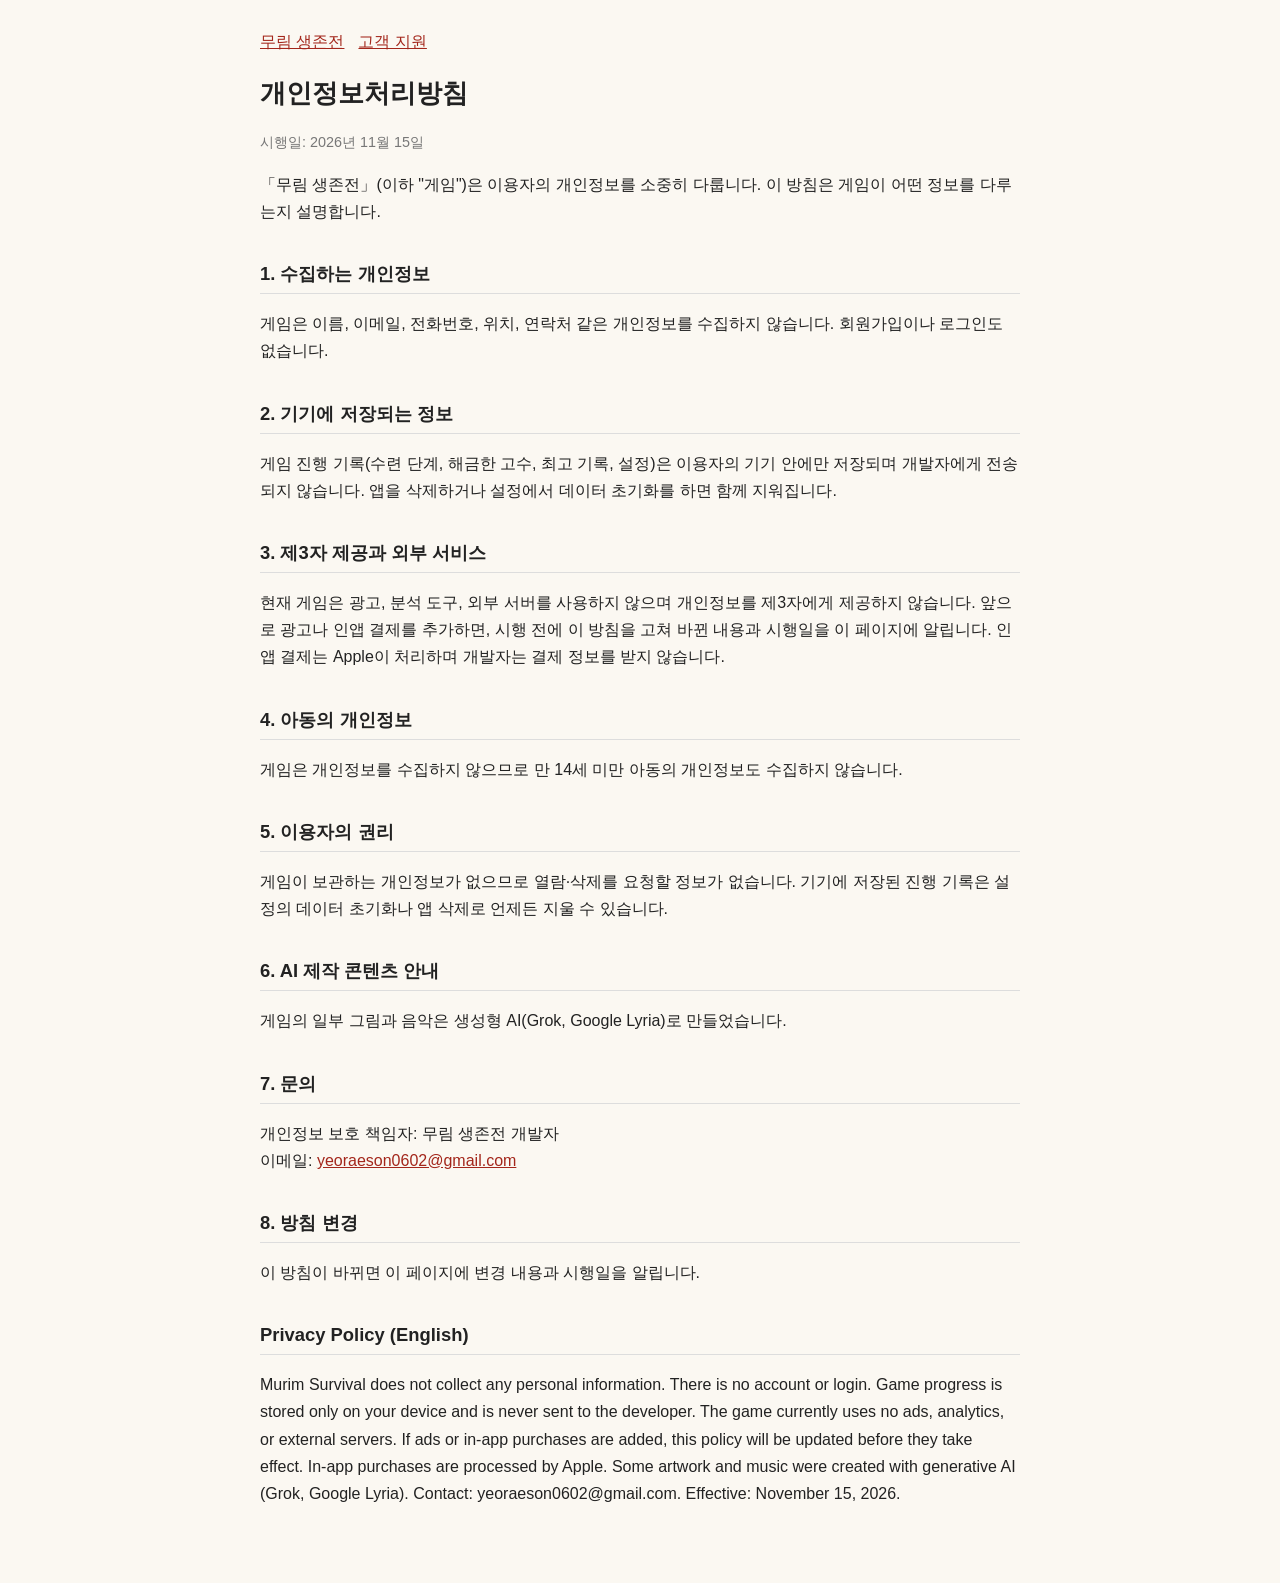
==== privacy.html @ 99d2aea1 "무림 생존전 지원·개인정보처리방침 페이지" ====
<!doctype html><html lang="ko"><head><meta charset="utf-8"><meta name="viewport" content="width=device-width,initial-scale=1"><title>무림 생존전 개인정보처리방침</title><link rel="stylesheet" href="style.css"></head><body>
<nav><a href="index.html">무림 생존전</a><a href="support.html">고객 지원</a></nav>
<h1>개인정보처리방침</h1>
<p class="muted">시행일: 2026년 11월 15일</p>
<p>「무림 생존전」(이하 "게임")은 이용자의 개인정보를 소중히 다룹니다. 이 방침은 게임이 어떤 정보를 다루는지 설명합니다.</p>
<h2>1. 수집하는 개인정보</h2>
<p>게임은 이름, 이메일, 전화번호, 위치, 연락처 같은 개인정보를 수집하지 않습니다. 회원가입이나 로그인도 없습니다.</p>
<h2>2. 기기에 저장되는 정보</h2>
<p>게임 진행 기록(수련 단계, 해금한 고수, 최고 기록, 설정)은 이용자의 기기 안에만 저장되며 개발자에게 전송되지 않습니다. 앱을 삭제하거나 설정에서 데이터 초기화를 하면 함께 지워집니다.</p>
<h2>3. 제3자 제공과 외부 서비스</h2>
<p>현재 게임은 광고, 분석 도구, 외부 서버를 사용하지 않으며 개인정보를 제3자에게 제공하지 않습니다. 앞으로 광고나 인앱 결제를 추가하면, 시행 전에 이 방침을 고쳐 바뀐 내용과 시행일을 이 페이지에 알립니다. 인앱 결제는 Apple이 처리하며 개발자는 결제 정보를 받지 않습니다.</p>
<h2>4. 아동의 개인정보</h2>
<p>게임은 개인정보를 수집하지 않으므로 만 14세 미만 아동의 개인정보도 수집하지 않습니다.</p>
<h2>5. 이용자의 권리</h2>
<p>게임이 보관하는 개인정보가 없으므로 열람·삭제를 요청할 정보가 없습니다. 기기에 저장된 진행 기록은 설정의 데이터 초기화나 앱 삭제로 언제든 지울 수 있습니다.</p>
<h2>6. AI 제작 콘텐츠 안내</h2>
<p>게임의 일부 그림과 음악은 생성형 AI(Grok, Google Lyria)로 만들었습니다.</p>
<h2>7. 문의</h2>
<p>개인정보 보호 책임자: 무림 생존전 개발자<br>이메일: <a href="mailto:yeoraeson0602@gmail.com">yeoraeson0602@gmail.com</a></p>
<h2>8. 방침 변경</h2>
<p>이 방침이 바뀌면 이 페이지에 변경 내용과 시행일을 알립니다.</p>
<h2>Privacy Policy (English)</h2>
<p>Murim Survival does not collect any personal information. There is no account or login. Game progress is stored only on your device and is never sent to the developer. The game currently uses no ads, analytics, or external servers. If ads or in-app purchases are added, this policy will be updated before they take effect. In-app purchases are processed by Apple. Some artwork and music were created with generative AI (Grok, Google Lyria). Contact: yeoraeson0602@gmail.com. Effective: November 15, 2026.</p>
</body></html>
---- style.css ----
body{font-family:-apple-system,"Apple SD Gothic Neo","Pretendard",sans-serif;max-width:760px;margin:0 auto;padding:28px 20px 60px;line-height:1.7;color:#222;background:#fbf8f2}
h1{font-size:1.6em;margin-bottom:.2em}h2{font-size:1.15em;margin-top:1.8em;border-bottom:1px solid #ddd;padding-bottom:.2em}
.muted{color:#777;font-size:.9em}a{color:#a3261b}nav a{margin-right:14px}
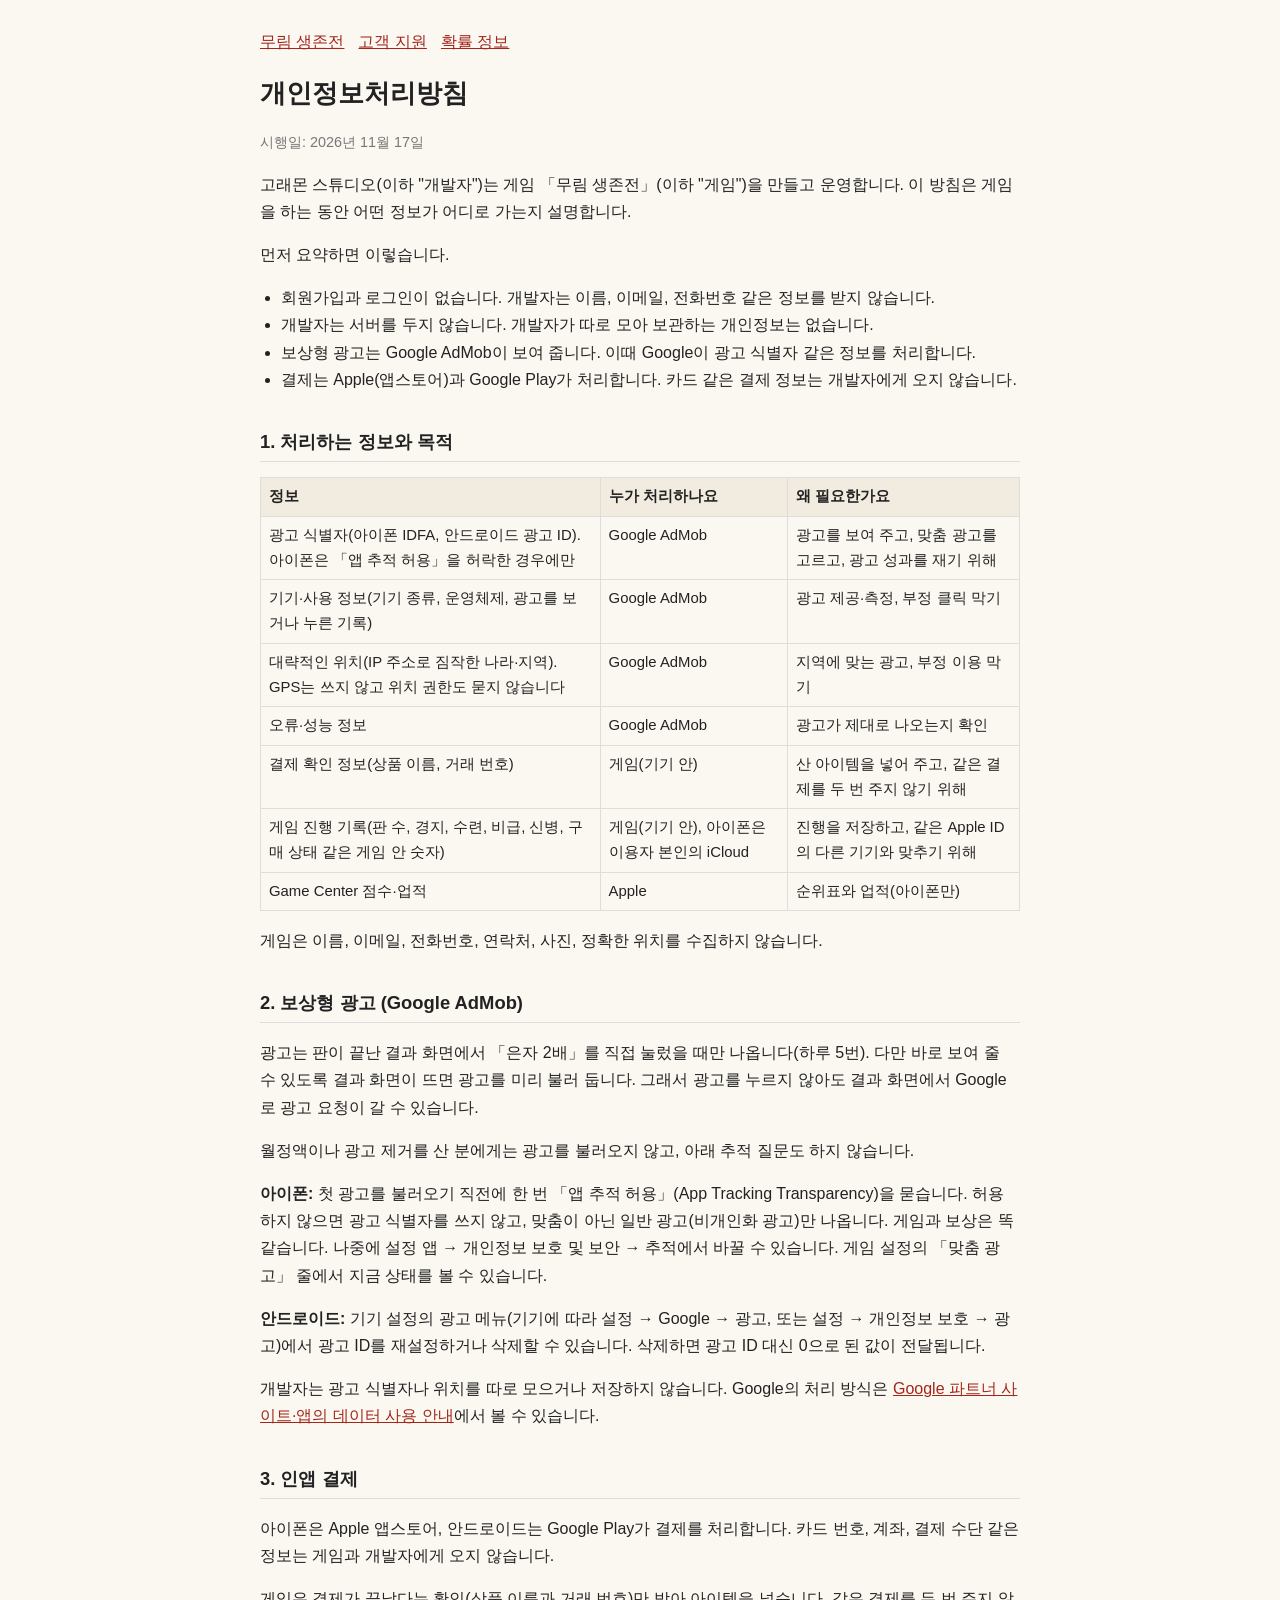
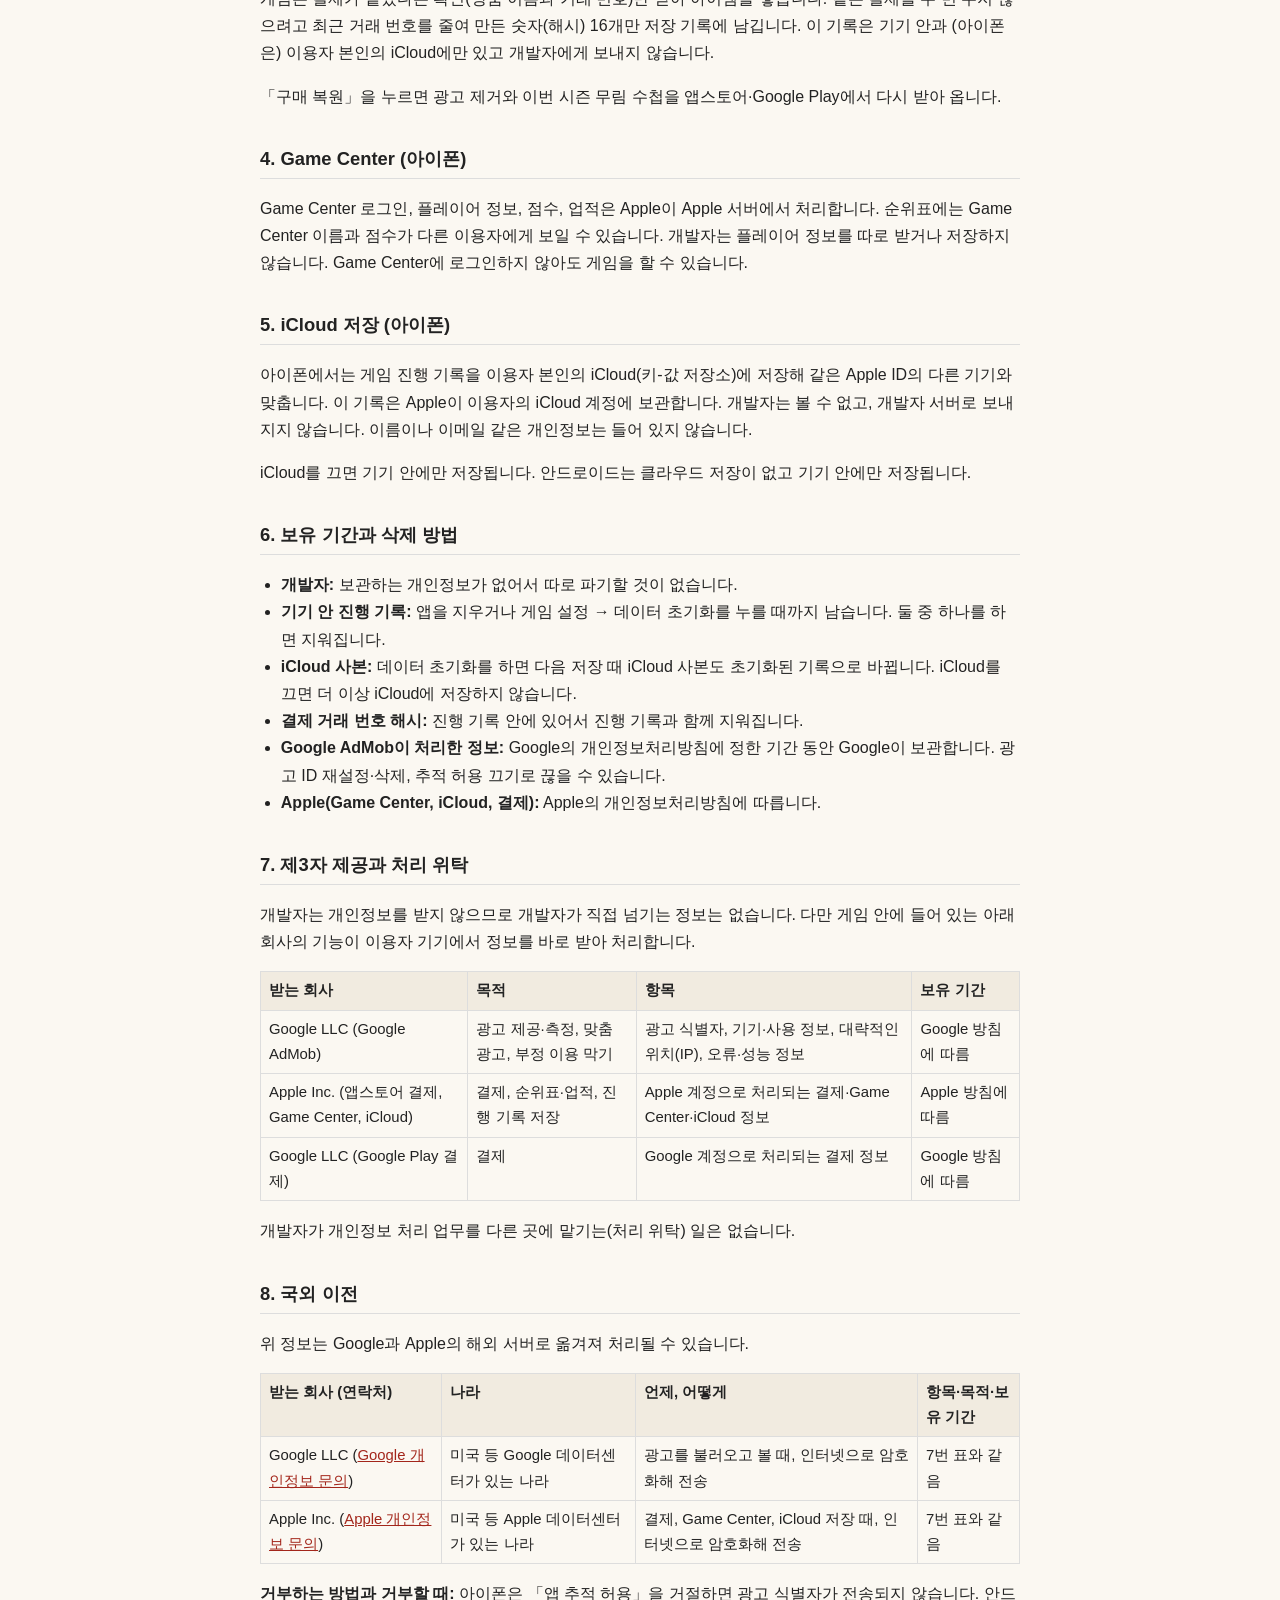
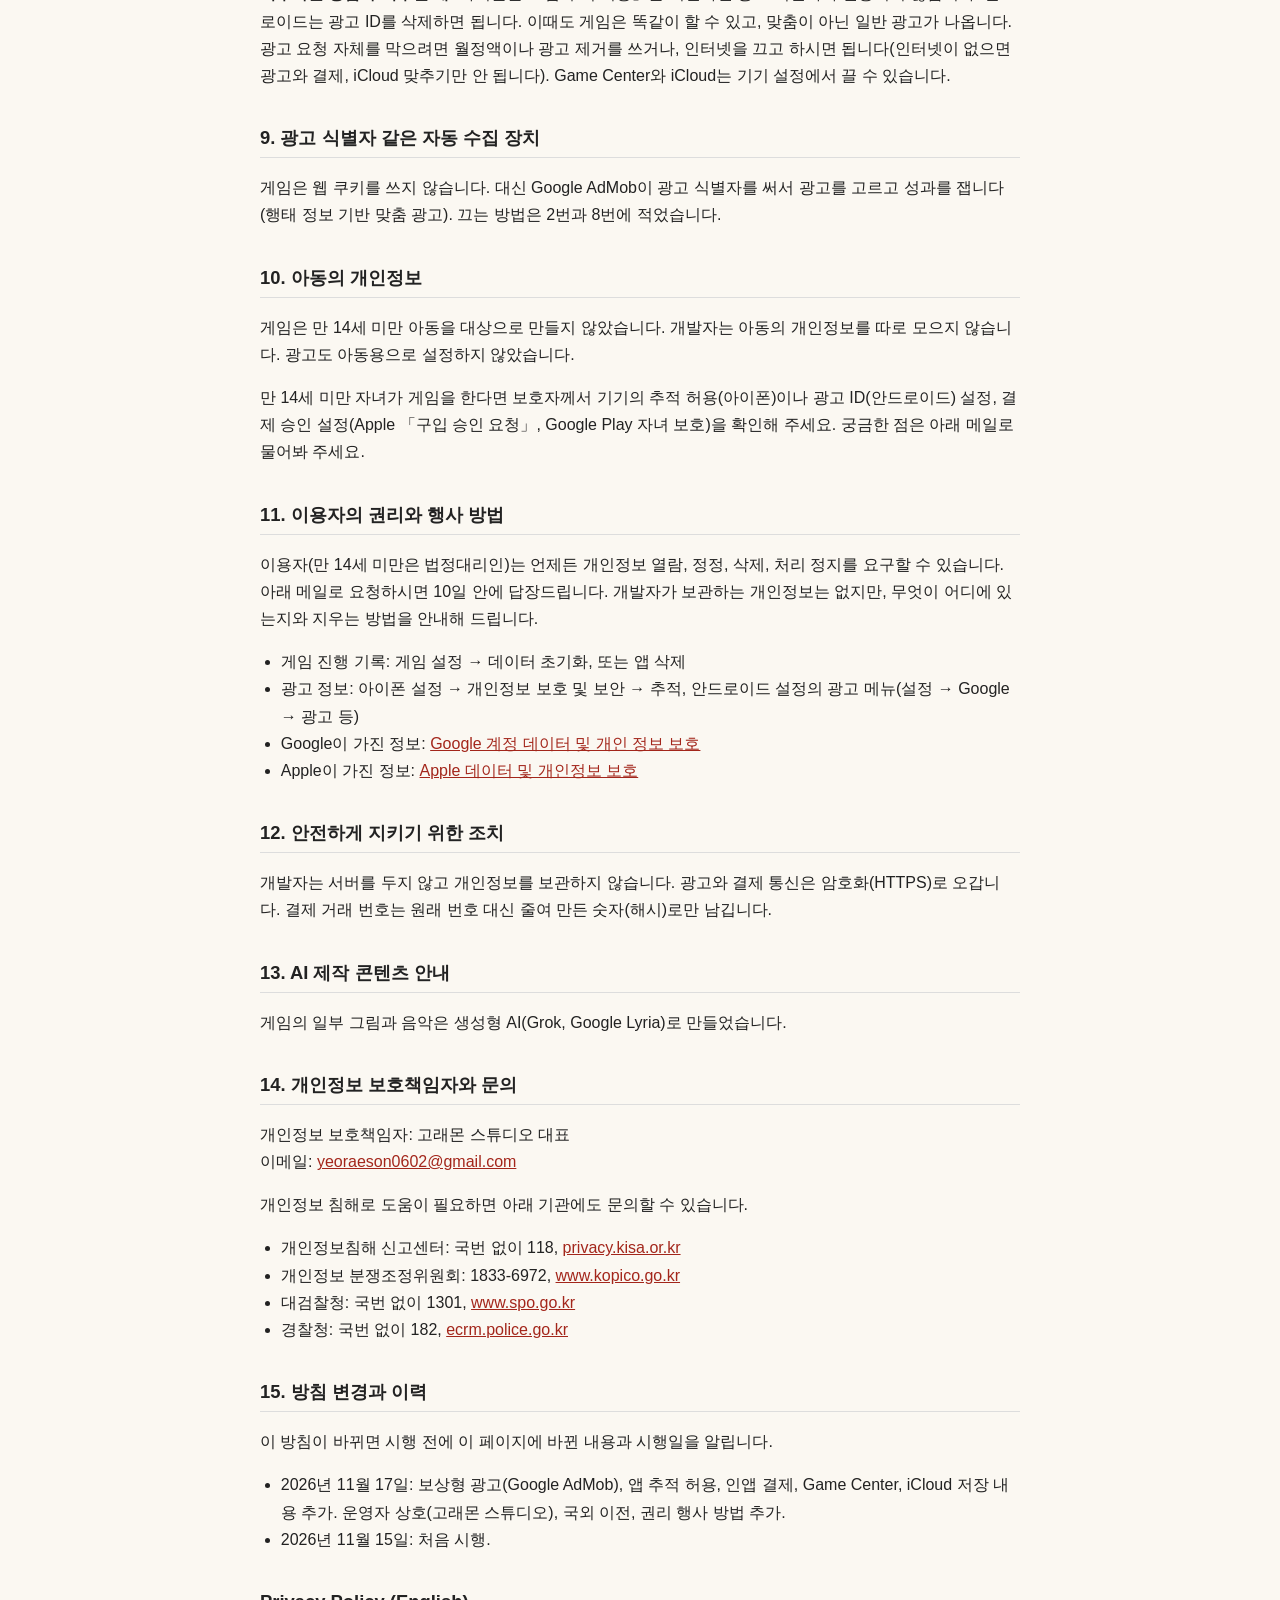
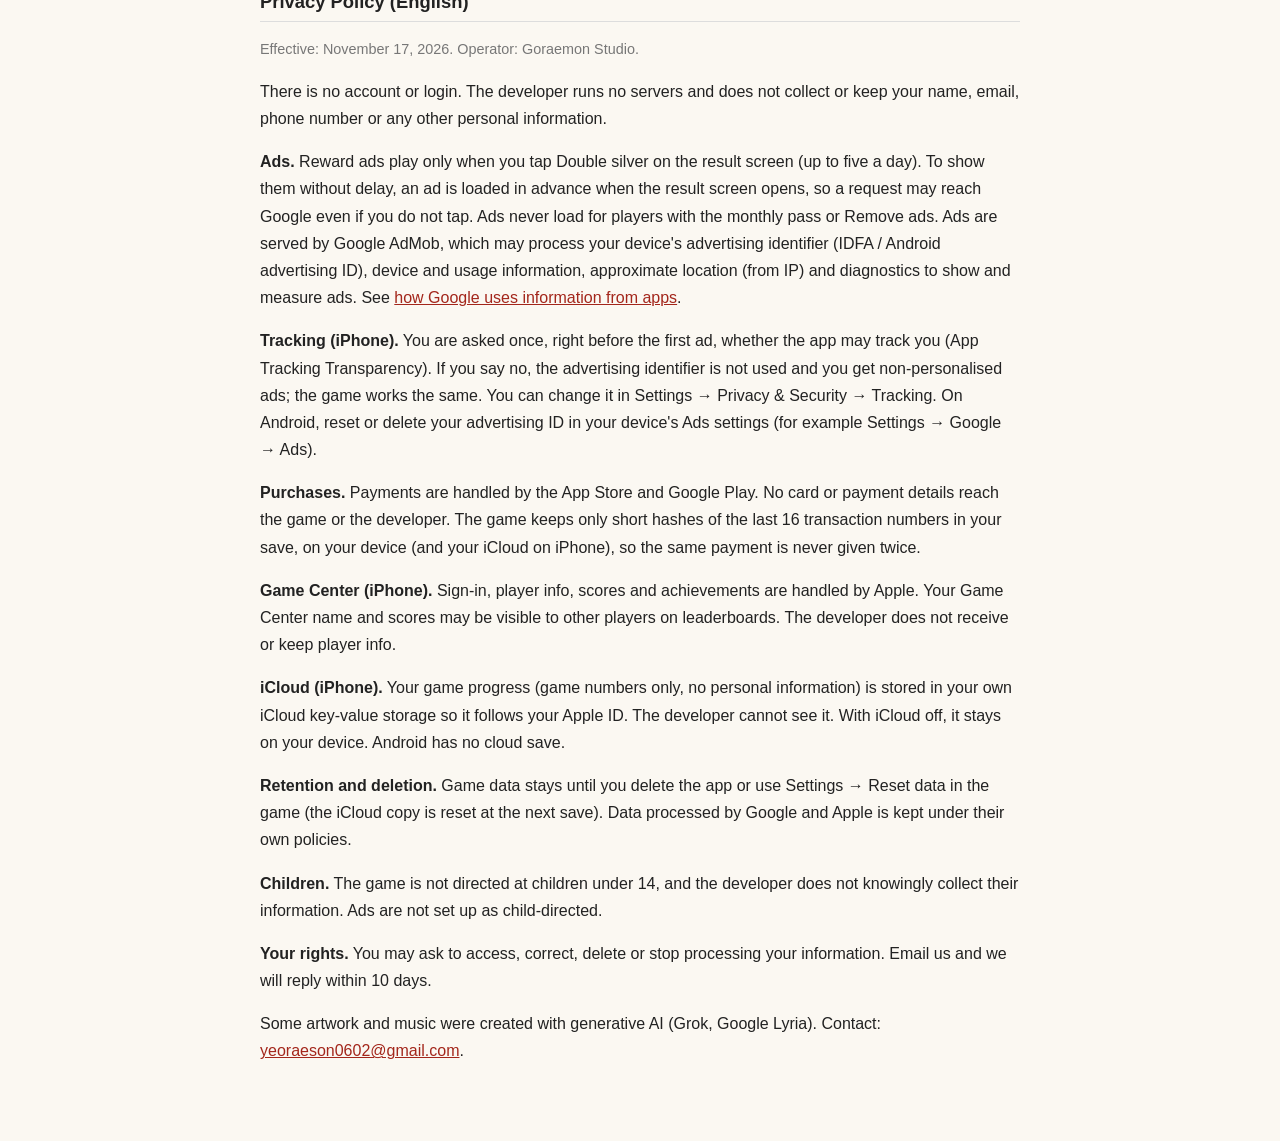
==== commit fa0ea0fc: "개인정보처리방침 광고·결제 반영, 확률 공개 페이지 추가" ====
--- a/privacy.html
+++ b/privacy.html
@@ -1,24 +1,126 @@
 <!doctype html><html lang="ko"><head><meta charset="utf-8"><meta name="viewport" content="width=device-width,initial-scale=1"><title>무림 생존전 개인정보처리방침</title><link rel="stylesheet" href="style.css"></head><body>
-<nav><a href="index.html">무림 생존전</a><a href="support.html">고객 지원</a></nav>
+<nav><a href="index.html">무림 생존전</a><a href="support.html">고객 지원</a><a href="odds.html">확률 정보</a></nav>
 <h1>개인정보처리방침</h1>
-<p class="muted">시행일: 2026년 11월 15일</p>
-<p>「무림 생존전」(이하 "게임")은 이용자의 개인정보를 소중히 다룹니다. 이 방침은 게임이 어떤 정보를 다루는지 설명합니다.</p>
-<h2>1. 수집하는 개인정보</h2>
-<p>게임은 이름, 이메일, 전화번호, 위치, 연락처 같은 개인정보를 수집하지 않습니다. 회원가입이나 로그인도 없습니다.</p>
-<h2>2. 기기에 저장되는 정보</h2>
-<p>게임 진행 기록(수련 단계, 해금한 고수, 최고 기록, 설정)은 이용자의 기기 안에만 저장되며 개발자에게 전송되지 않습니다. 앱을 삭제하거나 설정에서 데이터 초기화를 하면 함께 지워집니다.</p>
-<h2>3. 제3자 제공과 외부 서비스</h2>
-<p>현재 게임은 광고, 분석 도구, 외부 서버를 사용하지 않으며 개인정보를 제3자에게 제공하지 않습니다. 앞으로 광고나 인앱 결제를 추가하면, 시행 전에 이 방침을 고쳐 바뀐 내용과 시행일을 이 페이지에 알립니다. 인앱 결제는 Apple이 처리하며 개발자는 결제 정보를 받지 않습니다.</p>
-<h2>4. 아동의 개인정보</h2>
-<p>게임은 개인정보를 수집하지 않으므로 만 14세 미만 아동의 개인정보도 수집하지 않습니다.</p>
-<h2>5. 이용자의 권리</h2>
-<p>게임이 보관하는 개인정보가 없으므로 열람·삭제를 요청할 정보가 없습니다. 기기에 저장된 진행 기록은 설정의 데이터 초기화나 앱 삭제로 언제든 지울 수 있습니다.</p>
-<h2>6. AI 제작 콘텐츠 안내</h2>
+<p class="muted">시행일: 2026년 11월 17일</p>
+<p>고래몬 스튜디오(이하 "개발자")는 게임 「무림 생존전」(이하 "게임")을 만들고 운영합니다. 이 방침은 게임을 하는 동안 어떤 정보가 어디로 가는지 설명합니다.</p>
+<p>먼저 요약하면 이렇습니다.</p>
+<ul>
+<li>회원가입과 로그인이 없습니다. 개발자는 이름, 이메일, 전화번호 같은 정보를 받지 않습니다.</li>
+<li>개발자는 서버를 두지 않습니다. 개발자가 따로 모아 보관하는 개인정보는 없습니다.</li>
+<li>보상형 광고는 Google AdMob이 보여 줍니다. 이때 Google이 광고 식별자 같은 정보를 처리합니다.</li>
+<li>결제는 Apple(앱스토어)과 Google Play가 처리합니다. 카드 같은 결제 정보는 개발자에게 오지 않습니다.</li>
+</ul>
+
+<h2>1. 처리하는 정보와 목적</h2>
+<table>
+<tr><th>정보</th><th>누가 처리하나요</th><th>왜 필요한가요</th></tr>
+<tr><td>광고 식별자(아이폰 IDFA, 안드로이드 광고 ID). 아이폰은 「앱 추적 허용」을 허락한 경우에만</td><td>Google AdMob</td><td>광고를 보여 주고, 맞춤 광고를 고르고, 광고 성과를 재기 위해</td></tr>
+<tr><td>기기·사용 정보(기기 종류, 운영체제, 광고를 보거나 누른 기록)</td><td>Google AdMob</td><td>광고 제공·측정, 부정 클릭 막기</td></tr>
+<tr><td>대략적인 위치(IP 주소로 짐작한 나라·지역). GPS는 쓰지 않고 위치 권한도 묻지 않습니다</td><td>Google AdMob</td><td>지역에 맞는 광고, 부정 이용 막기</td></tr>
+<tr><td>오류·성능 정보</td><td>Google AdMob</td><td>광고가 제대로 나오는지 확인</td></tr>
+<tr><td>결제 확인 정보(상품 이름, 거래 번호)</td><td>게임(기기 안)</td><td>산 아이템을 넣어 주고, 같은 결제를 두 번 주지 않기 위해</td></tr>
+<tr><td>게임 진행 기록(판 수, 경지, 수련, 비급, 신병, 구매 상태 같은 게임 안 숫자)</td><td>게임(기기 안), 아이폰은 이용자 본인의 iCloud</td><td>진행을 저장하고, 같은 Apple ID의 다른 기기와 맞추기 위해</td></tr>
+<tr><td>Game Center 점수·업적</td><td>Apple</td><td>순위표와 업적(아이폰만)</td></tr>
+</table>
+<p>게임은 이름, 이메일, 전화번호, 연락처, 사진, 정확한 위치를 수집하지 않습니다.</p>
+
+<h2>2. 보상형 광고 (Google AdMob)</h2>
+<p>광고는 판이 끝난 결과 화면에서 「은자 2배」를 직접 눌렀을 때만 나옵니다(하루 5번). 다만 바로 보여 줄 수 있도록 결과 화면이 뜨면 광고를 미리 불러 둡니다. 그래서 광고를 누르지 않아도 결과 화면에서 Google로 광고 요청이 갈 수 있습니다.</p>
+<p>월정액이나 광고 제거를 산 분에게는 광고를 불러오지 않고, 아래 추적 질문도 하지 않습니다.</p>
+<p><b>아이폰:</b> 첫 광고를 불러오기 직전에 한 번 「앱 추적 허용」(App Tracking Transparency)을 묻습니다. 허용하지 않으면 광고 식별자를 쓰지 않고, 맞춤이 아닌 일반 광고(비개인화 광고)만 나옵니다. 게임과 보상은 똑같습니다. 나중에 설정 앱 → 개인정보 보호 및 보안 → 추적에서 바꿀 수 있습니다. 게임 설정의 「맞춤 광고」 줄에서 지금 상태를 볼 수 있습니다.</p>
+<p><b>안드로이드:</b> 기기 설정의 광고 메뉴(기기에 따라 설정 → Google → 광고, 또는 설정 → 개인정보 보호 → 광고)에서 광고 ID를 재설정하거나 삭제할 수 있습니다. 삭제하면 광고 ID 대신 0으로 된 값이 전달됩니다.</p>
+<p>개발자는 광고 식별자나 위치를 따로 모으거나 저장하지 않습니다. Google의 처리 방식은 <a href="https://policies.google.com/technologies/partner-sites?hl=ko">Google 파트너 사이트·앱의 데이터 사용 안내</a>에서 볼 수 있습니다.</p>
+
+<h2>3. 인앱 결제</h2>
+<p>아이폰은 Apple 앱스토어, 안드로이드는 Google Play가 결제를 처리합니다. 카드 번호, 계좌, 결제 수단 같은 정보는 게임과 개발자에게 오지 않습니다.</p>
+<p>게임은 결제가 끝났다는 확인(상품 이름과 거래 번호)만 받아 아이템을 넣습니다. 같은 결제를 두 번 주지 않으려고 최근 거래 번호를 줄여 만든 숫자(해시) 16개만 저장 기록에 남깁니다. 이 기록은 기기 안과 (아이폰은) 이용자 본인의 iCloud에만 있고 개발자에게 보내지 않습니다.</p>
+<p>「구매 복원」을 누르면 광고 제거와 이번 시즌 무림 수첩을 앱스토어·Google Play에서 다시 받아 옵니다.</p>
+
+<h2>4. Game Center (아이폰)</h2>
+<p>Game Center 로그인, 플레이어 정보, 점수, 업적은 Apple이 Apple 서버에서 처리합니다. 순위표에는 Game Center 이름과 점수가 다른 이용자에게 보일 수 있습니다. 개발자는 플레이어 정보를 따로 받거나 저장하지 않습니다. Game Center에 로그인하지 않아도 게임을 할 수 있습니다.</p>
+
+<h2>5. iCloud 저장 (아이폰)</h2>
+<p>아이폰에서는 게임 진행 기록을 이용자 본인의 iCloud(키-값 저장소)에 저장해 같은 Apple ID의 다른 기기와 맞춥니다. 이 기록은 Apple이 이용자의 iCloud 계정에 보관합니다. 개발자는 볼 수 없고, 개발자 서버로 보내지지 않습니다. 이름이나 이메일 같은 개인정보는 들어 있지 않습니다.</p>
+<p>iCloud를 끄면 기기 안에만 저장됩니다. 안드로이드는 클라우드 저장이 없고 기기 안에만 저장됩니다.</p>
+
+<h2>6. 보유 기간과 삭제 방법</h2>
+<ul>
+<li><b>개발자:</b> 보관하는 개인정보가 없어서 따로 파기할 것이 없습니다.</li>
+<li><b>기기 안 진행 기록:</b> 앱을 지우거나 게임 설정 → 데이터 초기화를 누를 때까지 남습니다. 둘 중 하나를 하면 지워집니다.</li>
+<li><b>iCloud 사본:</b> 데이터 초기화를 하면 다음 저장 때 iCloud 사본도 초기화된 기록으로 바뀝니다. iCloud를 끄면 더 이상 iCloud에 저장하지 않습니다.</li>
+<li><b>결제 거래 번호 해시:</b> 진행 기록 안에 있어서 진행 기록과 함께 지워집니다.</li>
+<li><b>Google AdMob이 처리한 정보:</b> Google의 개인정보처리방침에 정한 기간 동안 Google이 보관합니다. 광고 ID 재설정·삭제, 추적 허용 끄기로 끊을 수 있습니다.</li>
+<li><b>Apple(Game Center, iCloud, 결제):</b> Apple의 개인정보처리방침에 따릅니다.</li>
+</ul>
+
+<h2>7. 제3자 제공과 처리 위탁</h2>
+<p>개발자는 개인정보를 받지 않으므로 개발자가 직접 넘기는 정보는 없습니다. 다만 게임 안에 들어 있는 아래 회사의 기능이 이용자 기기에서 정보를 바로 받아 처리합니다.</p>
+<table>
+<tr><th>받는 회사</th><th>목적</th><th>항목</th><th>보유 기간</th></tr>
+<tr><td>Google LLC (Google AdMob)</td><td>광고 제공·측정, 맞춤 광고, 부정 이용 막기</td><td>광고 식별자, 기기·사용 정보, 대략적인 위치(IP), 오류·성능 정보</td><td>Google 방침에 따름</td></tr>
+<tr><td>Apple Inc. (앱스토어 결제, Game Center, iCloud)</td><td>결제, 순위표·업적, 진행 기록 저장</td><td>Apple 계정으로 처리되는 결제·Game Center·iCloud 정보</td><td>Apple 방침에 따름</td></tr>
+<tr><td>Google LLC (Google Play 결제)</td><td>결제</td><td>Google 계정으로 처리되는 결제 정보</td><td>Google 방침에 따름</td></tr>
+</table>
+<p>개발자가 개인정보 처리 업무를 다른 곳에 맡기는(처리 위탁) 일은 없습니다.</p>
+
+<h2>8. 국외 이전</h2>
+<p>위 정보는 Google과 Apple의 해외 서버로 옮겨져 처리될 수 있습니다.</p>
+<table>
+<tr><th>받는 회사 (연락처)</th><th>나라</th><th>언제, 어떻게</th><th>항목·목적·보유 기간</th></tr>
+<tr><td>Google LLC (<a href="https://support.google.com/policies/contact/general_privacy_form">Google 개인정보 문의</a>)</td><td>미국 등 Google 데이터센터가 있는 나라</td><td>광고를 불러오고 볼 때, 인터넷으로 암호화해 전송</td><td>7번 표와 같음</td></tr>
+<tr><td>Apple Inc. (<a href="https://www.apple.com/kr/legal/privacy/contact/">Apple 개인정보 문의</a>)</td><td>미국 등 Apple 데이터센터가 있는 나라</td><td>결제, Game Center, iCloud 저장 때, 인터넷으로 암호화해 전송</td><td>7번 표와 같음</td></tr>
+</table>
+<p><b>거부하는 방법과 거부할 때:</b> 아이폰은 「앱 추적 허용」을 거절하면 광고 식별자가 전송되지 않습니다. 안드로이드는 광고 ID를 삭제하면 됩니다. 이때도 게임은 똑같이 할 수 있고, 맞춤이 아닌 일반 광고가 나옵니다. 광고 요청 자체를 막으려면 월정액이나 광고 제거를 쓰거나, 인터넷을 끄고 하시면 됩니다(인터넷이 없으면 광고와 결제, iCloud 맞추기만 안 됩니다). Game Center와 iCloud는 기기 설정에서 끌 수 있습니다.</p>
+
+<h2>9. 광고 식별자 같은 자동 수집 장치</h2>
+<p>게임은 웹 쿠키를 쓰지 않습니다. 대신 Google AdMob이 광고 식별자를 써서 광고를 고르고 성과를 잽니다(행태 정보 기반 맞춤 광고). 끄는 방법은 2번과 8번에 적었습니다.</p>
+
+<h2>10. 아동의 개인정보</h2>
+<p>게임은 만 14세 미만 아동을 대상으로 만들지 않았습니다. 개발자는 아동의 개인정보를 따로 모으지 않습니다. 광고도 아동용으로 설정하지 않았습니다.</p>
+<p>만 14세 미만 자녀가 게임을 한다면 보호자께서 기기의 추적 허용(아이폰)이나 광고 ID(안드로이드) 설정, 결제 승인 설정(Apple 「구입 승인 요청」, Google Play 자녀 보호)을 확인해 주세요. 궁금한 점은 아래 메일로 물어봐 주세요.</p>
+
+<h2>11. 이용자의 권리와 행사 방법</h2>
+<p>이용자(만 14세 미만은 법정대리인)는 언제든 개인정보 열람, 정정, 삭제, 처리 정지를 요구할 수 있습니다. 아래 메일로 요청하시면 10일 안에 답장드립니다. 개발자가 보관하는 개인정보는 없지만, 무엇이 어디에 있는지와 지우는 방법을 안내해 드립니다.</p>
+<ul>
+<li>게임 진행 기록: 게임 설정 → 데이터 초기화, 또는 앱 삭제</li>
+<li>광고 정보: 아이폰 설정 → 개인정보 보호 및 보안 → 추적, 안드로이드 설정의 광고 메뉴(설정 → Google → 광고 등)</li>
+<li>Google이 가진 정보: <a href="https://myaccount.google.com/data-and-privacy">Google 계정 데이터 및 개인 정보 보호</a></li>
+<li>Apple이 가진 정보: <a href="https://privacy.apple.com/">Apple 데이터 및 개인정보 보호</a></li>
+</ul>
+
+<h2>12. 안전하게 지키기 위한 조치</h2>
+<p>개발자는 서버를 두지 않고 개인정보를 보관하지 않습니다. 광고와 결제 통신은 암호화(HTTPS)로 오갑니다. 결제 거래 번호는 원래 번호 대신 줄여 만든 숫자(해시)로만 남깁니다.</p>
+
+<h2>13. AI 제작 콘텐츠 안내</h2>
 <p>게임의 일부 그림과 음악은 생성형 AI(Grok, Google Lyria)로 만들었습니다.</p>
-<h2>7. 문의</h2>
-<p>개인정보 보호 책임자: 무림 생존전 개발자<br>이메일: <a href="mailto:yeoraeson0602@gmail.com">yeoraeson0602@gmail.com</a></p>
-<h2>8. 방침 변경</h2>
-<p>이 방침이 바뀌면 이 페이지에 변경 내용과 시행일을 알립니다.</p>
+
+<h2>14. 개인정보 보호책임자와 문의</h2>
+<p>개인정보 보호책임자: 고래몬 스튜디오 대표<br>이메일: <a href="mailto:yeoraeson0602@gmail.com">yeoraeson0602@gmail.com</a></p>
+<p>개인정보 침해로 도움이 필요하면 아래 기관에도 문의할 수 있습니다.</p>
+<ul>
+<li>개인정보침해 신고센터: 국번 없이 118, <a href="https://privacy.kisa.or.kr">privacy.kisa.or.kr</a></li>
+<li>개인정보 분쟁조정위원회: 1833-6972, <a href="https://www.kopico.go.kr">www.kopico.go.kr</a></li>
+<li>대검찰청: 국번 없이 1301, <a href="https://www.spo.go.kr">www.spo.go.kr</a></li>
+<li>경찰청: 국번 없이 182, <a href="https://ecrm.police.go.kr">ecrm.police.go.kr</a></li>
+</ul>
+
+<h2>15. 방침 변경과 이력</h2>
+<p>이 방침이 바뀌면 시행 전에 이 페이지에 바뀐 내용과 시행일을 알립니다.</p>
+<ul>
+<li>2026년 11월 17일: 보상형 광고(Google AdMob), 앱 추적 허용, 인앱 결제, Game Center, iCloud 저장 내용 추가. 운영자 상호(고래몬 스튜디오), 국외 이전, 권리 행사 방법 추가.</li>
+<li>2026년 11월 15일: 처음 시행.</li>
+</ul>
+
 <h2>Privacy Policy (English)</h2>
-<p>Murim Survival does not collect any personal information. There is no account or login. Game progress is stored only on your device and is never sent to the developer. The game currently uses no ads, analytics, or external servers. If ads or in-app purchases are added, this policy will be updated before they take effect. In-app purchases are processed by Apple. Some artwork and music were created with generative AI (Grok, Google Lyria). Contact: yeoraeson0602@gmail.com. Effective: November 15, 2026.</p>
+<p class="muted">Effective: November 17, 2026. Operator: Goraemon Studio.</p>
+<p>There is no account or login. The developer runs no servers and does not collect or keep your name, email, phone number or any other personal information.</p>
+<p><b>Ads.</b> Reward ads play only when you tap Double silver on the result screen (up to five a day). To show them without delay, an ad is loaded in advance when the result screen opens, so a request may reach Google even if you do not tap. Ads never load for players with the monthly pass or Remove ads. Ads are served by Google AdMob, which may process your device's advertising identifier (IDFA / Android advertising ID), device and usage information, approximate location (from IP) and diagnostics to show and measure ads. See <a href="https://policies.google.com/technologies/partner-sites">how Google uses information from apps</a>.</p>
+<p><b>Tracking (iPhone).</b> You are asked once, right before the first ad, whether the app may track you (App Tracking Transparency). If you say no, the advertising identifier is not used and you get non-personalised ads; the game works the same. You can change it in Settings → Privacy &amp; Security → Tracking. On Android, reset or delete your advertising ID in your device's Ads settings (for example Settings → Google → Ads).</p>
+<p><b>Purchases.</b> Payments are handled by the App Store and Google Play. No card or payment details reach the game or the developer. The game keeps only short hashes of the last 16 transaction numbers in your save, on your device (and your iCloud on iPhone), so the same payment is never given twice.</p>
+<p><b>Game Center (iPhone).</b> Sign-in, player info, scores and achievements are handled by Apple. Your Game Center name and scores may be visible to other players on leaderboards. The developer does not receive or keep player info.</p>
+<p><b>iCloud (iPhone).</b> Your game progress (game numbers only, no personal information) is stored in your own iCloud key-value storage so it follows your Apple ID. The developer cannot see it. With iCloud off, it stays on your device. Android has no cloud save.</p>
+<p><b>Retention and deletion.</b> Game data stays until you delete the app or use Settings → Reset data in the game (the iCloud copy is reset at the next save). Data processed by Google and Apple is kept under their own policies.</p>
+<p><b>Children.</b> The game is not directed at children under 14, and the developer does not knowingly collect their information. Ads are not set up as child-directed.</p>
+<p><b>Your rights.</b> You may ask to access, correct, delete or stop processing your information. Email us and we will reply within 10 days.</p>
+<p>Some artwork and music were created with generative AI (Grok, Google Lyria). Contact: <a href="mailto:yeoraeson0602@gmail.com">yeoraeson0602@gmail.com</a>.</p>
 </body></html>
--- a/style.css
+++ b/style.css
@@ -1,3 +1,4 @@
 body{font-family:-apple-system,"Apple SD Gothic Neo","Pretendard",sans-serif;max-width:760px;margin:0 auto;padding:28px 20px 60px;line-height:1.7;color:#222;background:#fbf8f2}
 h1{font-size:1.6em;margin-bottom:.2em}h2{font-size:1.15em;margin-top:1.8em;border-bottom:1px solid #ddd;padding-bottom:.2em}
 .muted{color:#777;font-size:.9em}a{color:#a3261b}nav a{margin-right:14px}
+table{border-collapse:collapse;width:100%;margin:.6em 0;font-size:.93em}th,td{border:1px solid #ddd;padding:6px 8px;text-align:left;vertical-align:top}th{background:#f1ebe0}h3{font-size:1.02em;margin-top:1.4em}ul{padding-left:1.3em}
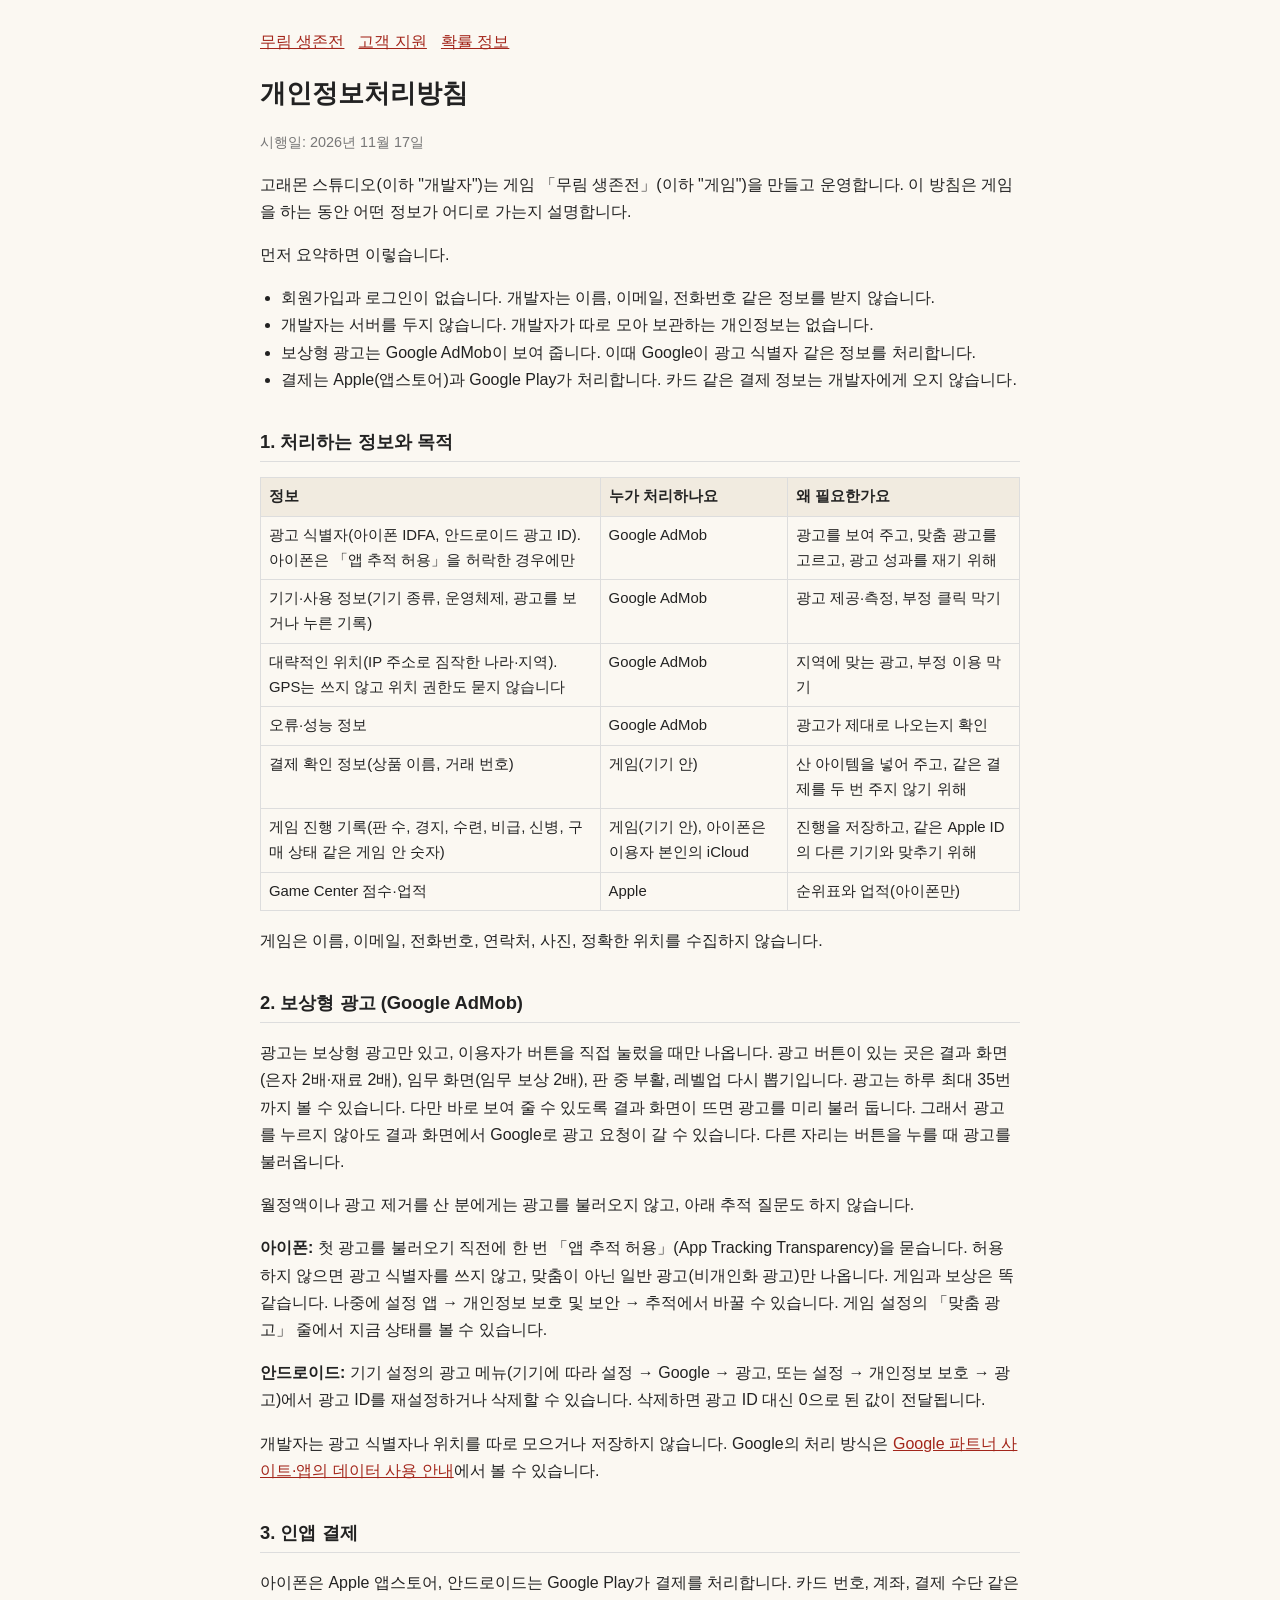
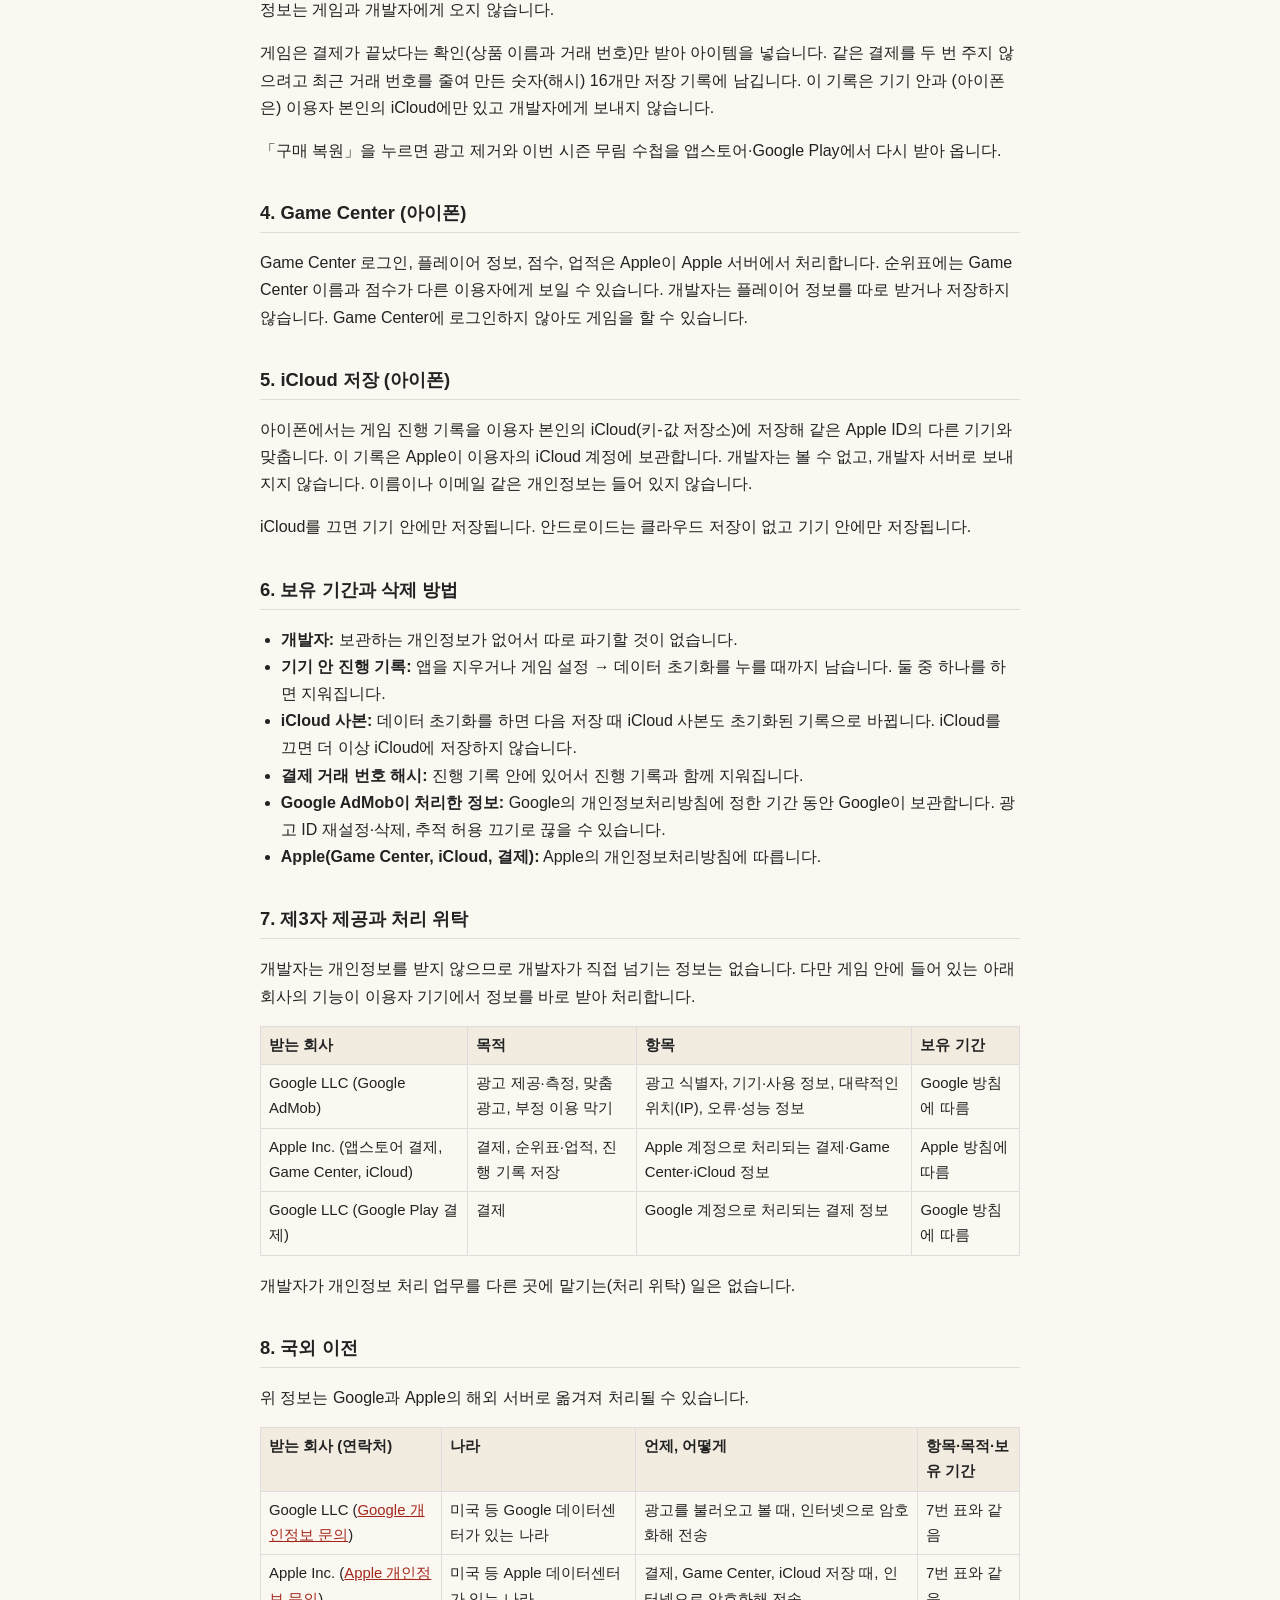
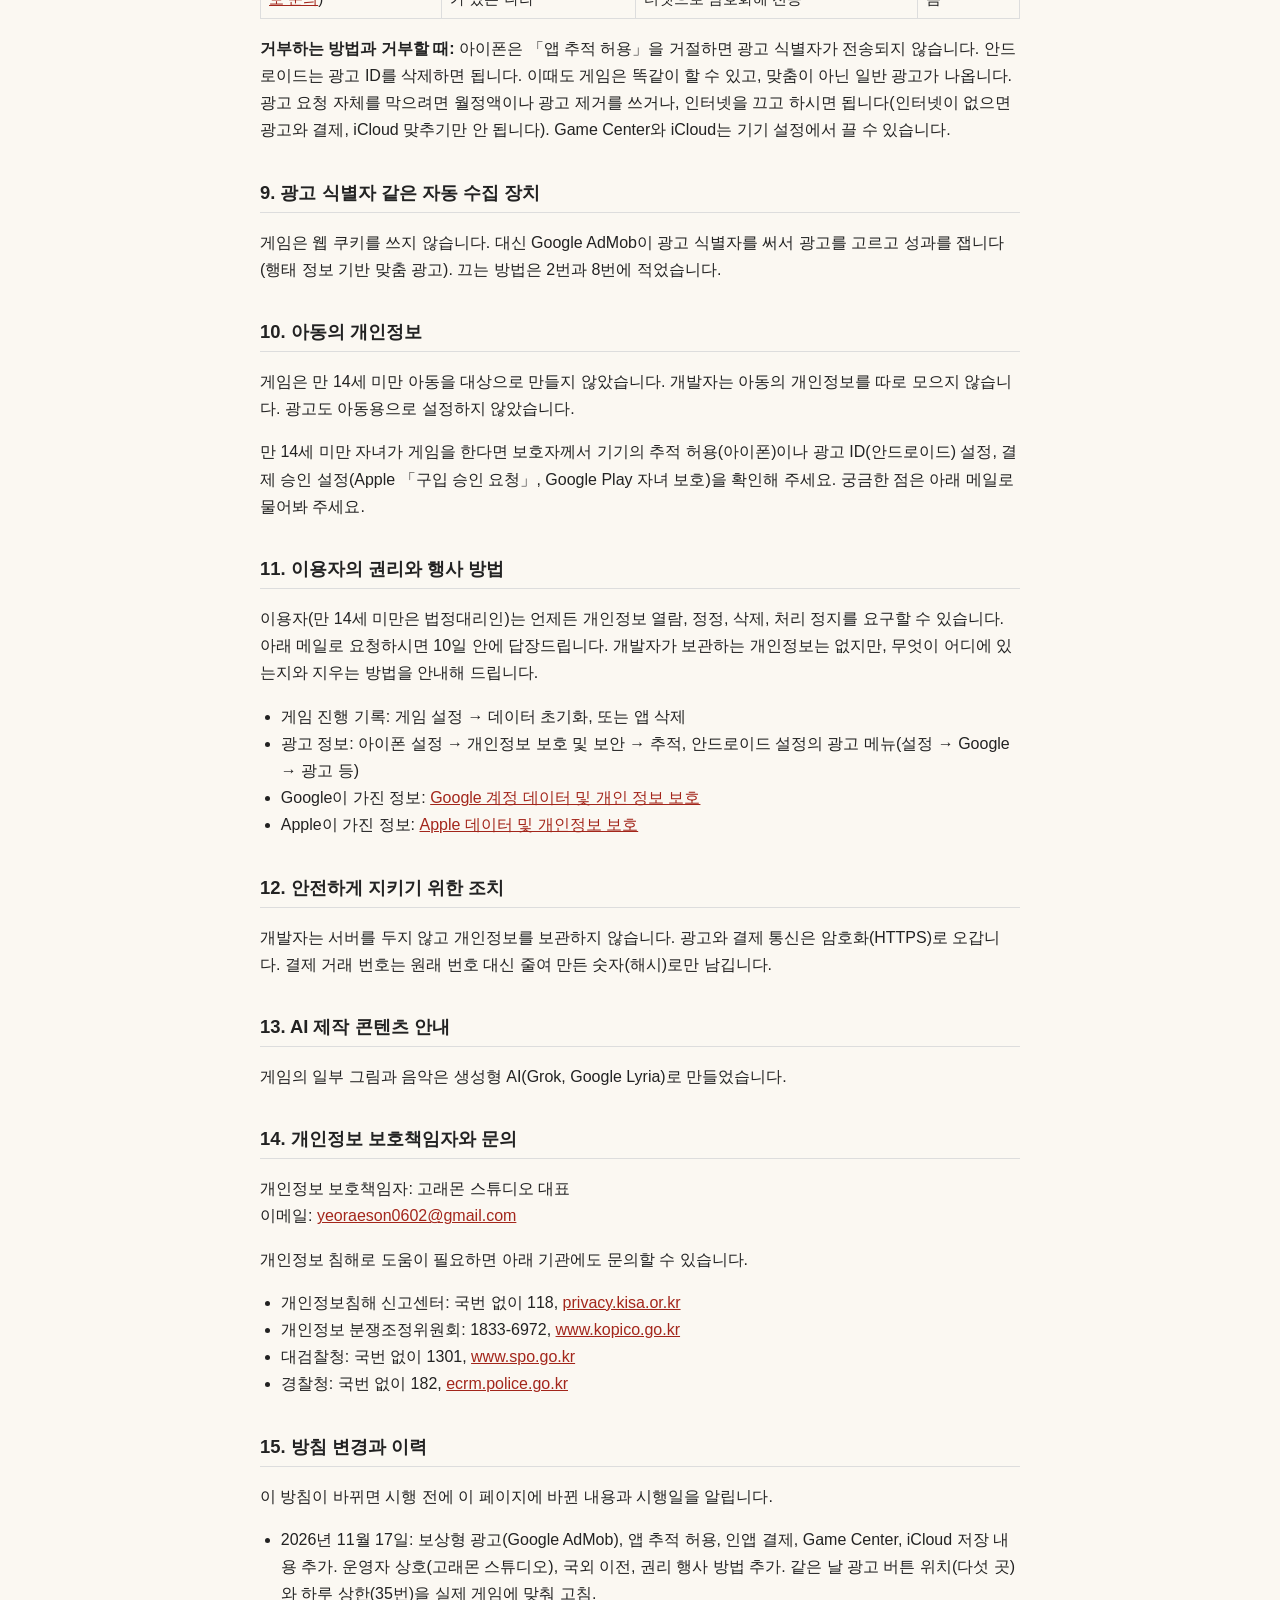
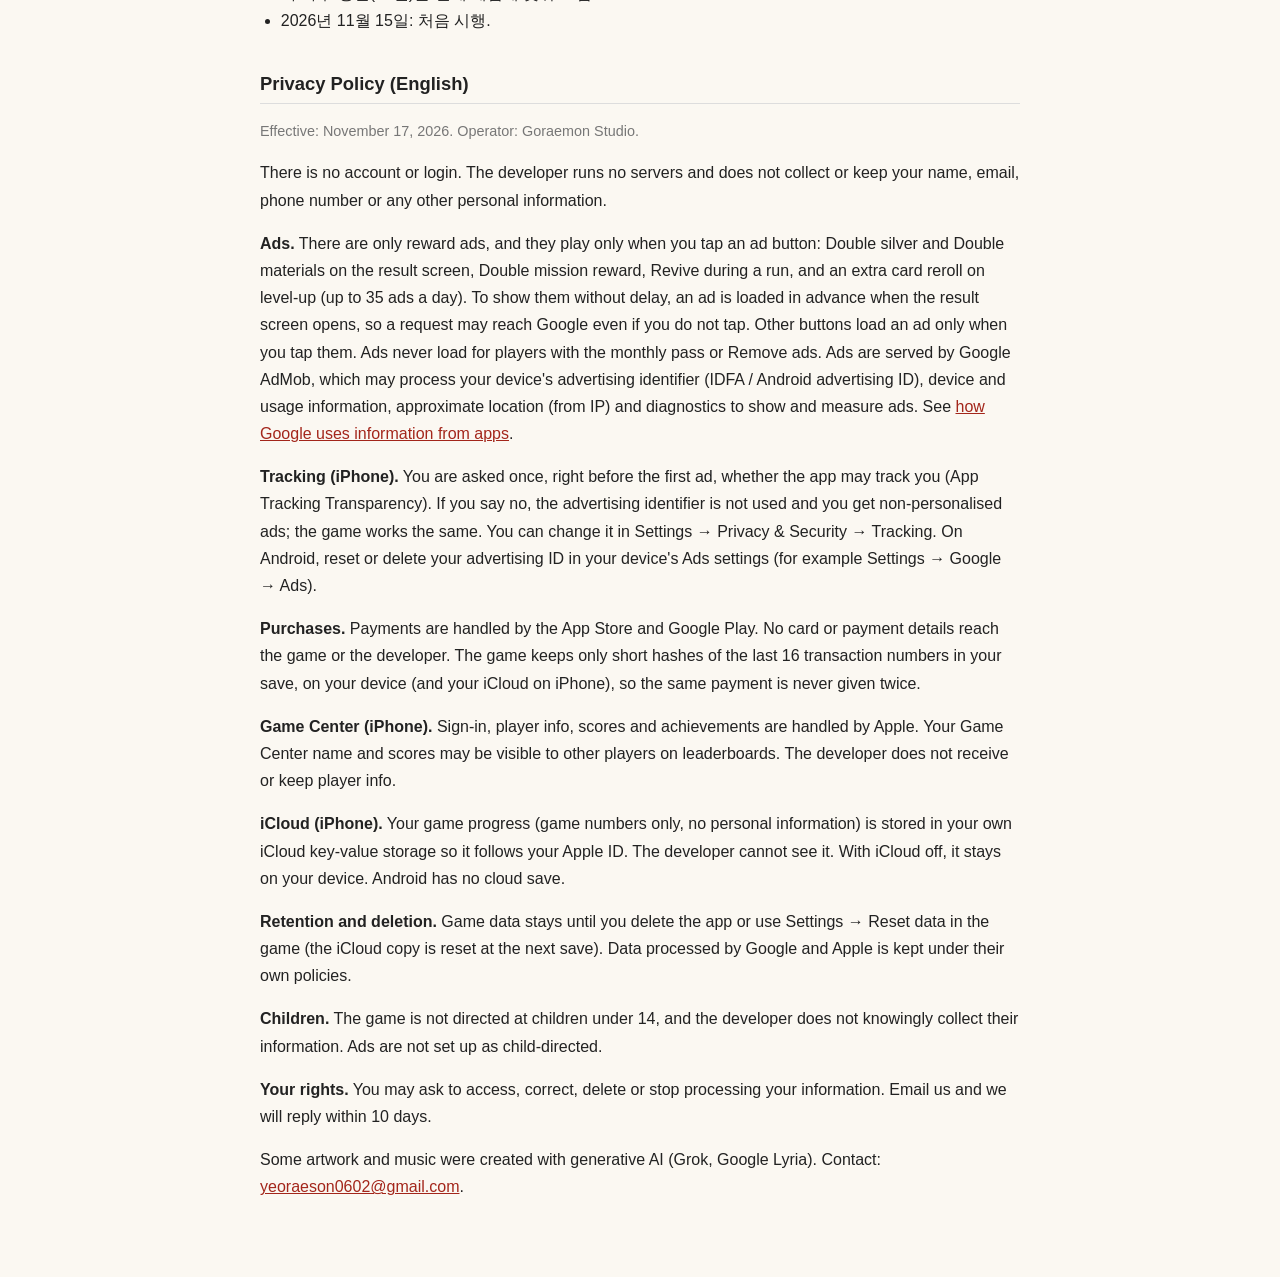
==== commit 4610aea4: "개인정보처리방침: 광고 자리 다섯 곳·하루 35번 상한 반영(b33)" ====
--- a/privacy.html
+++ b/privacy.html
@@ -25,7 +25,7 @@
 <p>게임은 이름, 이메일, 전화번호, 연락처, 사진, 정확한 위치를 수집하지 않습니다.</p>
 
 <h2>2. 보상형 광고 (Google AdMob)</h2>
-<p>광고는 판이 끝난 결과 화면에서 「은자 2배」를 직접 눌렀을 때만 나옵니다(하루 5번). 다만 바로 보여 줄 수 있도록 결과 화면이 뜨면 광고를 미리 불러 둡니다. 그래서 광고를 누르지 않아도 결과 화면에서 Google로 광고 요청이 갈 수 있습니다.</p>
+<p>광고는 보상형 광고만 있고, 이용자가 버튼을 직접 눌렀을 때만 나옵니다. 광고 버튼이 있는 곳은 결과 화면(은자 2배·재료 2배), 임무 화면(임무 보상 2배), 판 중 부활, 레벨업 다시 뽑기입니다. 광고는 하루 최대 35번까지 볼 수 있습니다. 다만 바로 보여 줄 수 있도록 결과 화면이 뜨면 광고를 미리 불러 둡니다. 그래서 광고를 누르지 않아도 결과 화면에서 Google로 광고 요청이 갈 수 있습니다. 다른 자리는 버튼을 누를 때 광고를 불러옵니다.</p>
 <p>월정액이나 광고 제거를 산 분에게는 광고를 불러오지 않고, 아래 추적 질문도 하지 않습니다.</p>
 <p><b>아이폰:</b> 첫 광고를 불러오기 직전에 한 번 「앱 추적 허용」(App Tracking Transparency)을 묻습니다. 허용하지 않으면 광고 식별자를 쓰지 않고, 맞춤이 아닌 일반 광고(비개인화 광고)만 나옵니다. 게임과 보상은 똑같습니다. 나중에 설정 앱 → 개인정보 보호 및 보안 → 추적에서 바꿀 수 있습니다. 게임 설정의 「맞춤 광고」 줄에서 지금 상태를 볼 수 있습니다.</p>
 <p><b>안드로이드:</b> 기기 설정의 광고 메뉴(기기에 따라 설정 → Google → 광고, 또는 설정 → 개인정보 보호 → 광고)에서 광고 ID를 재설정하거나 삭제할 수 있습니다. 삭제하면 광고 ID 대신 0으로 된 값이 전달됩니다.</p>
@@ -107,14 +107,14 @@
 <h2>15. 방침 변경과 이력</h2>
 <p>이 방침이 바뀌면 시행 전에 이 페이지에 바뀐 내용과 시행일을 알립니다.</p>
 <ul>
-<li>2026년 11월 17일: 보상형 광고(Google AdMob), 앱 추적 허용, 인앱 결제, Game Center, iCloud 저장 내용 추가. 운영자 상호(고래몬 스튜디오), 국외 이전, 권리 행사 방법 추가.</li>
+<li>2026년 11월 17일: 보상형 광고(Google AdMob), 앱 추적 허용, 인앱 결제, Game Center, iCloud 저장 내용 추가. 운영자 상호(고래몬 스튜디오), 국외 이전, 권리 행사 방법 추가. 같은 날 광고 버튼 위치(다섯 곳)와 하루 상한(35번)을 실제 게임에 맞춰 고침.</li>
 <li>2026년 11월 15일: 처음 시행.</li>
 </ul>
 
 <h2>Privacy Policy (English)</h2>
 <p class="muted">Effective: November 17, 2026. Operator: Goraemon Studio.</p>
 <p>There is no account or login. The developer runs no servers and does not collect or keep your name, email, phone number or any other personal information.</p>
-<p><b>Ads.</b> Reward ads play only when you tap Double silver on the result screen (up to five a day). To show them without delay, an ad is loaded in advance when the result screen opens, so a request may reach Google even if you do not tap. Ads never load for players with the monthly pass or Remove ads. Ads are served by Google AdMob, which may process your device's advertising identifier (IDFA / Android advertising ID), device and usage information, approximate location (from IP) and diagnostics to show and measure ads. See <a href="https://policies.google.com/technologies/partner-sites">how Google uses information from apps</a>.</p>
+<p><b>Ads.</b> There are only reward ads, and they play only when you tap an ad button: Double silver and Double materials on the result screen, Double mission reward, Revive during a run, and an extra card reroll on level-up (up to 35 ads a day). To show them without delay, an ad is loaded in advance when the result screen opens, so a request may reach Google even if you do not tap. Other buttons load an ad only when you tap them. Ads never load for players with the monthly pass or Remove ads. Ads are served by Google AdMob, which may process your device's advertising identifier (IDFA / Android advertising ID), device and usage information, approximate location (from IP) and diagnostics to show and measure ads. See <a href="https://policies.google.com/technologies/partner-sites">how Google uses information from apps</a>.</p>
 <p><b>Tracking (iPhone).</b> You are asked once, right before the first ad, whether the app may track you (App Tracking Transparency). If you say no, the advertising identifier is not used and you get non-personalised ads; the game works the same. You can change it in Settings → Privacy &amp; Security → Tracking. On Android, reset or delete your advertising ID in your device's Ads settings (for example Settings → Google → Ads).</p>
 <p><b>Purchases.</b> Payments are handled by the App Store and Google Play. No card or payment details reach the game or the developer. The game keeps only short hashes of the last 16 transaction numbers in your save, on your device (and your iCloud on iPhone), so the same payment is never given twice.</p>
 <p><b>Game Center (iPhone).</b> Sign-in, player info, scores and achievements are handled by Apple. Your Game Center name and scores may be visible to other players on leaderboards. The developer does not receive or keep player info.</p>
